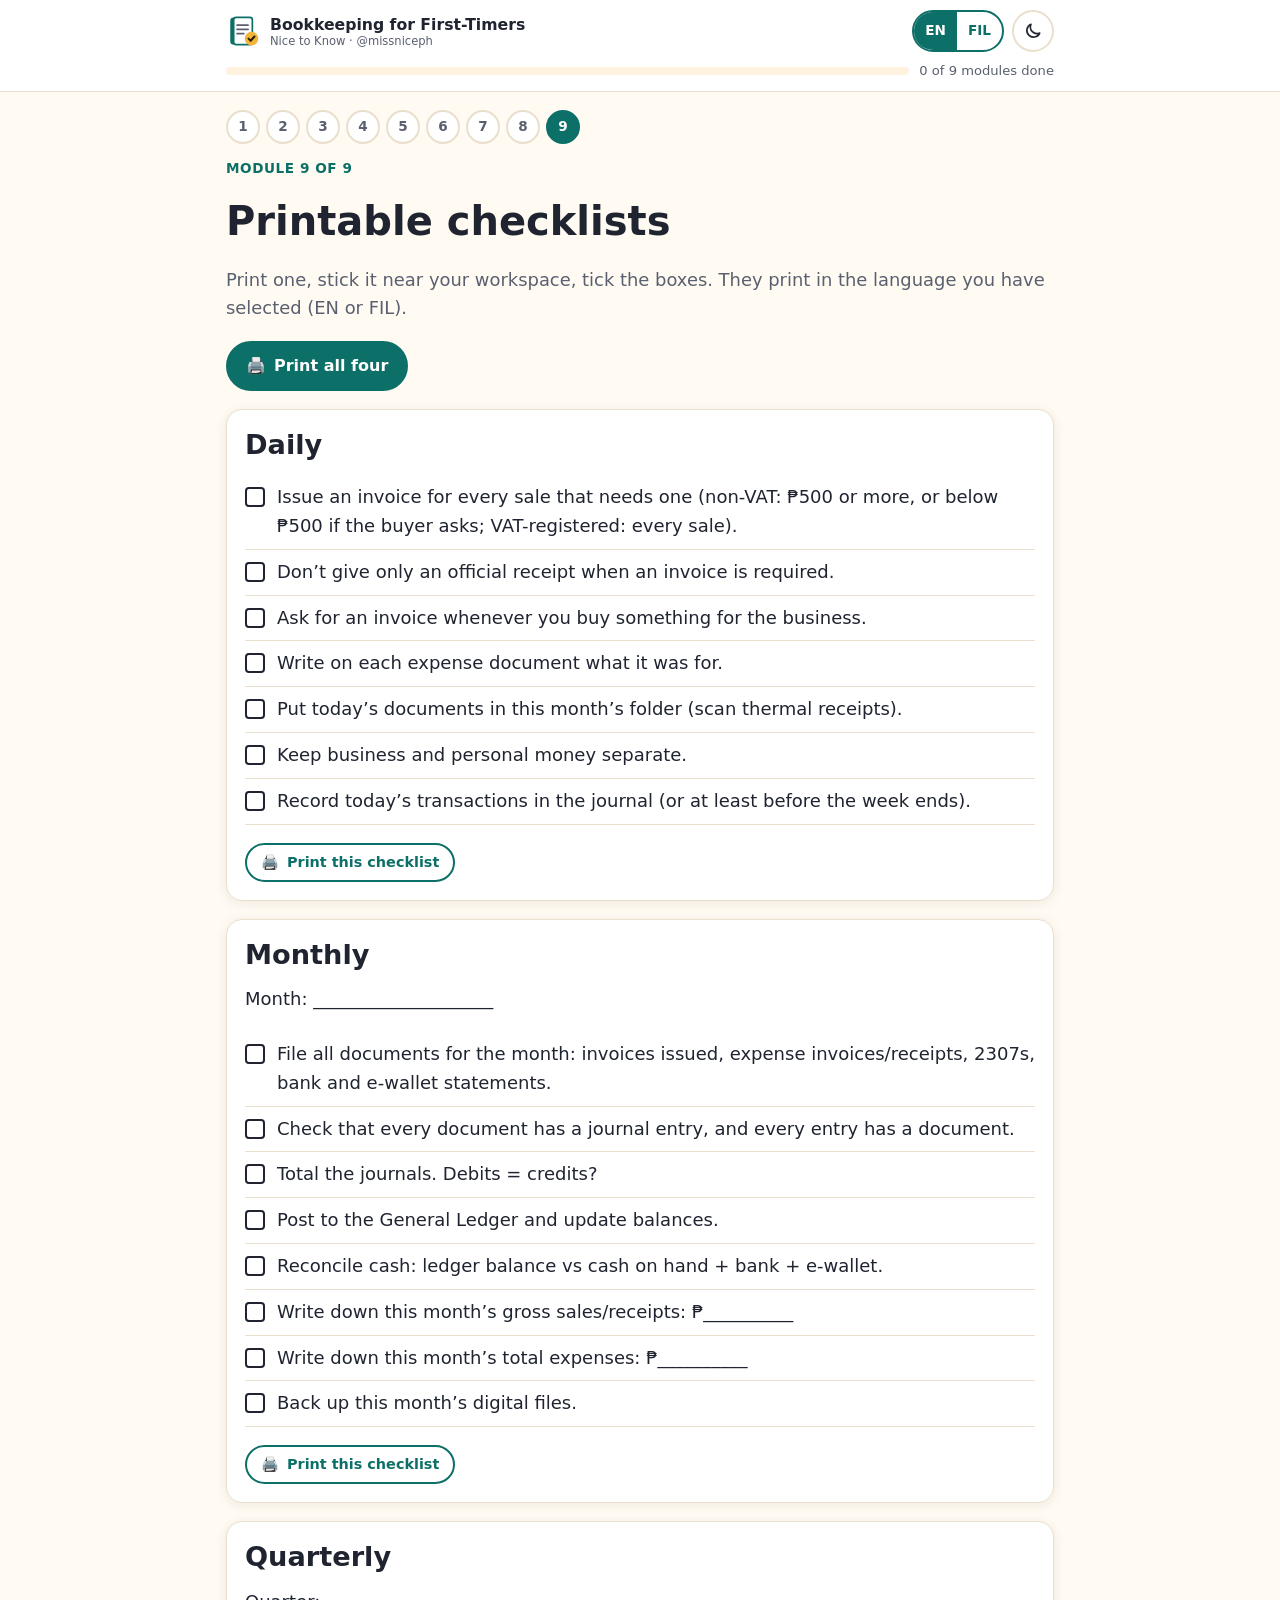
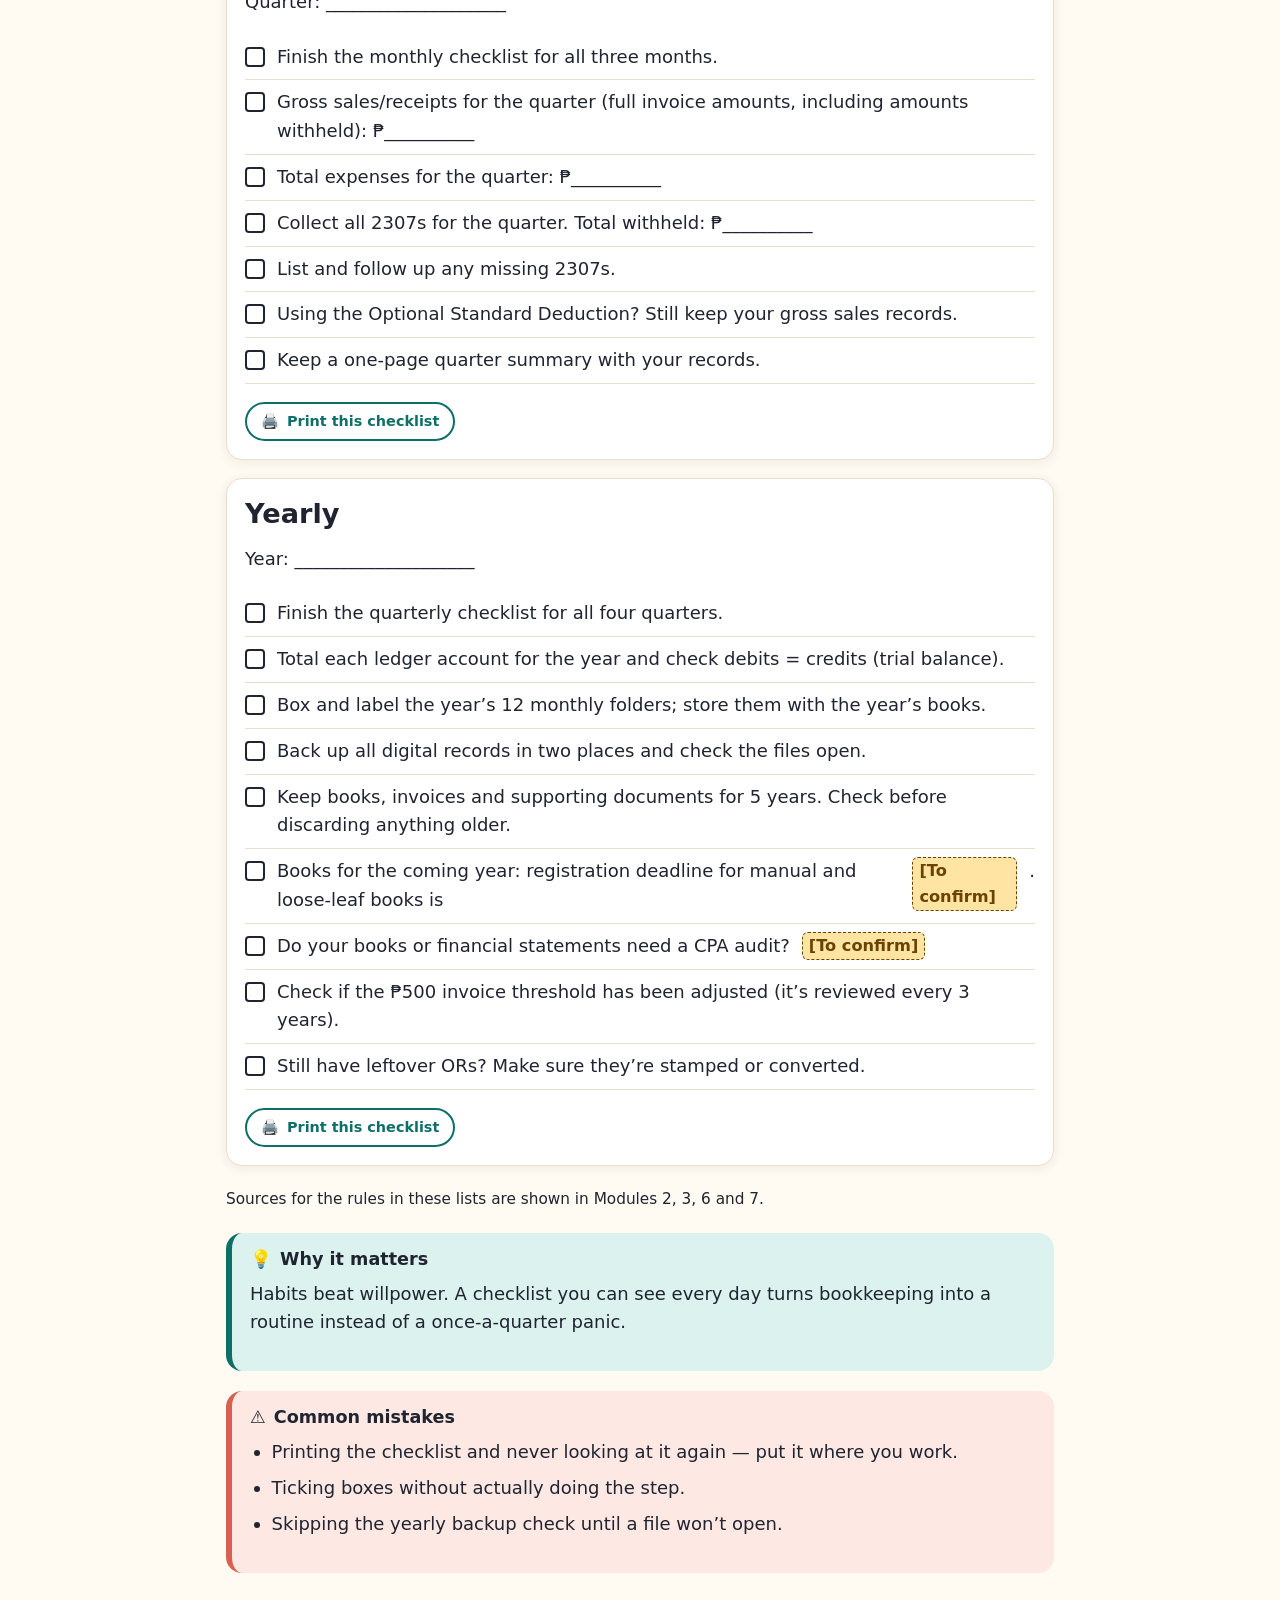
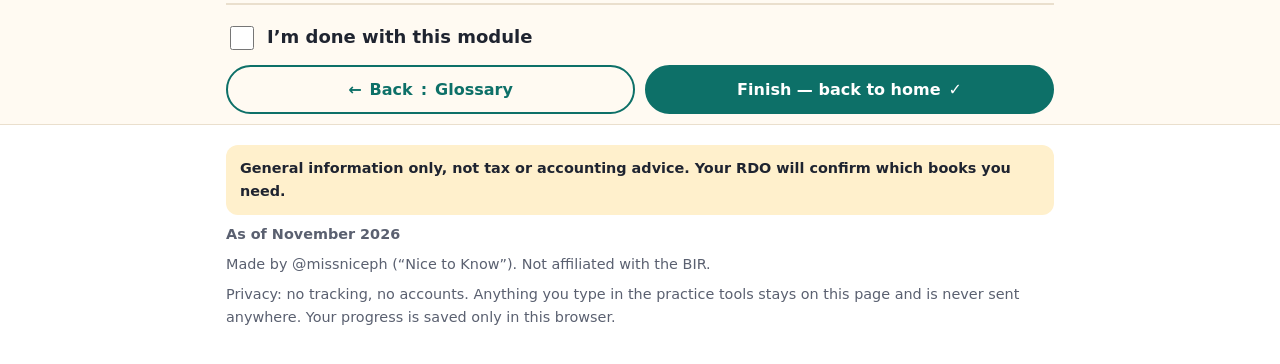
==== checklists.html @ b259939b "Build Bookkeeping for First-Timers: bilingual BIR bookkeeping guide Nine modules (start here, docume" ====
<!doctype html>
<html lang="en">
<head>
<meta charset="utf-8">
<meta name="viewport" content="width=device-width, initial-scale=1">
<title>Printable checklists · Bookkeeping for First-Timers</title>
<meta name="description" content="Plain, printable daily, monthly, quarterly and yearly bookkeeping checklists in English and Filipino.">
<link rel="icon" href="data:image/svg+xml,%3Csvg xmlns='http://www.w3.org/2000/svg' viewBox='0 0 40 40'%3E%3Crect x='7' y='4' width='24' height='32' rx='4' fill='%230d7068'/%3E%3Ccircle cx='29' cy='29' r='8' fill='%23f2b53a'/%3E%3C/svg%3E">
<link rel="stylesheet" href="assets/css/style.css">
<script src="assets/js/app.js"></script>
</head>
<body>
<main id="main" class="wrap">

  <h1><span lang="en">Printable checklists</span><span lang="fil">Mga checklist na pang-print</span></h1>
  <p class="lead" lang="en">Print one, stick it near your workspace, tick the boxes. They print in the language you have selected (EN or FIL).</p>
  <p class="lead" lang="fil">I-print, idikit malapit sa pinagtatrabahuhan mo, at i-tsek ang mga kahon. Nagpi-print ito sa wikang napili mo (EN o FIL).</p>
  <div class="btn-row no-print">
    <button type="button" class="btn" data-print="all">🖨️ <span lang="en">Print all four</span><span lang="fil">I-print lahat ng apat</span></button>
  </div>

  <section class="card print-list" id="daily">
    <h2 style="margin-top:0"><span lang="en">Daily</span><span lang="fil">Araw-araw</span></h2>
    <ol lang="en">
      <li>Issue an invoice for every sale that needs one (non-VAT: ₱500 or more, or below ₱500 if the buyer asks; VAT-registered: every sale).</li>
      <li>Don’t give only an official receipt when an invoice is required.</li>
      <li>Ask for an invoice whenever you buy something for the business.</li>
      <li>Write on each expense document what it was for.</li>
      <li>Put today’s documents in this month’s folder (scan thermal receipts).</li>
      <li>Keep business and personal money separate.</li>
      <li>Record today’s transactions in the journal (or at least before the week ends).</li>
    </ol>
    <ol lang="fil">
      <li>Mag-issue ng invoice sa bawat bentang nangangailangan nito (non-VAT: ₱500 pataas, o mas mababa sa ₱500 kung humingi ang buyer; VAT-registered: bawat benta).</li>
      <li>Huwag official receipt lang ang ibigay kapag invoice ang kailangan.</li>
      <li>Humingi ng invoice tuwing may binibili para sa negosyo.</li>
      <li>Isulat sa bawat dokumento ng gastos kung para saan ito.</li>
      <li>Ilagay ang mga dokumento ngayong araw sa folder ng buwan (i-scan ang resibong thermal).</li>
      <li>Paghiwalayin ang pera ng negosyo at personal.</li>
      <li>I-record sa journal ang mga transaksyon ngayong araw (o kahit bago matapos ang linggo).</li>
    </ol>
    <div class="no-print"><button type="button" class="btn ghost small" data-print="daily">🖨️ <span lang="en">Print this checklist</span><span lang="fil">I-print ang checklist na ito</span></button></div>
  </section>

  <section class="card print-list" id="monthly">
    <h2 style="margin-top:0"><span lang="en">Monthly</span><span lang="fil">Buwanan</span></h2>
    <p><span lang="en">Month:</span><span lang="fil">Buwan:</span> ____________________</p>
    <ol lang="en">
      <li>File all documents for the month: invoices issued, expense invoices/receipts, 2307s, bank and e-wallet statements.</li>
      <li>Check that every document has a journal entry, and every entry has a document.</li>
      <li>Total the journals. Debits = credits?</li>
      <li>Post to the General Ledger and update balances.</li>
      <li>Reconcile cash: ledger balance vs cash on hand + bank + e-wallet.</li>
      <li>Write down this month’s gross sales/receipts: ₱__________</li>
      <li>Write down this month’s total expenses: ₱__________</li>
      <li>Back up this month’s digital files.</li>
    </ol>
    <ol lang="fil">
      <li>I-file ang lahat ng dokumento ng buwan: mga invoice na in-issue, invoice/resibo ng gastos, mga 2307, bank at e-wallet statements.</li>
      <li>I-check na may journal entry ang bawat dokumento, at may dokumento ang bawat entry.</li>
      <li>I-total ang mga journal. Pantay ba ang debit at credit?</li>
      <li>I-post sa General Ledger at i-update ang mga balance.</li>
      <li>I-reconcile ang cash: balance sa ledger vs cash na hawak + bangko + e-wallet.</li>
      <li>Isulat ang gross sales/receipts ngayong buwan: ₱__________</li>
      <li>Isulat ang kabuuang gastos ngayong buwan: ₱__________</li>
      <li>I-backup ang mga digital file ng buwan.</li>
    </ol>
    <div class="no-print"><button type="button" class="btn ghost small" data-print="monthly">🖨️ <span lang="en">Print this checklist</span><span lang="fil">I-print ang checklist na ito</span></button></div>
  </section>

  <section class="card print-list" id="quarterly">
    <h2 style="margin-top:0"><span lang="en">Quarterly</span><span lang="fil">Kada quarter</span></h2>
    <p><span lang="en">Quarter:</span><span lang="fil">Quarter:</span> ____________________</p>
    <ol lang="en">
      <li>Finish the monthly checklist for all three months.</li>
      <li>Gross sales/receipts for the quarter (full invoice amounts, including amounts withheld): ₱__________</li>
      <li>Total expenses for the quarter: ₱__________</li>
      <li>Collect all 2307s for the quarter. Total withheld: ₱__________</li>
      <li>List and follow up any missing 2307s.</li>
      <li>Using the Optional Standard Deduction? Still keep your gross sales records.</li>
      <li>Keep a one-page quarter summary with your records.</li>
    </ol>
    <ol lang="fil">
      <li>Tapusin ang buwanang checklist para sa tatlong buwan.</li>
      <li>Gross sales/receipts ng quarter (buong halaga ng invoice, kasama ang kinaltas): ₱__________</li>
      <li>Kabuuang gastos ng quarter: ₱__________</li>
      <li>Tipunin ang lahat ng 2307 ng quarter. Kabuuang kinaltas: ₱__________</li>
      <li>Ilista at i-follow up ang mga kulang na 2307.</li>
      <li>Optional Standard Deduction ba ang gamit mo? Itago pa rin ang records ng gross sales.</li>
      <li>Gumawa ng isang pahinang summary ng quarter at itago sa records.</li>
    </ol>
    <div class="no-print"><button type="button" class="btn ghost small" data-print="quarterly">🖨️ <span lang="en">Print this checklist</span><span lang="fil">I-print ang checklist na ito</span></button></div>
  </section>

  <section class="card print-list" id="yearly">
    <h2 style="margin-top:0"><span lang="en">Yearly</span><span lang="fil">Taunan</span></h2>
    <p><span lang="en">Year:</span><span lang="fil">Taon:</span> ____________________</p>
    <ol lang="en">
      <li>Finish the quarterly checklist for all four quarters.</li>
      <li>Total each ledger account for the year and check debits = credits (trial balance).</li>
      <li>Box and label the year’s 12 monthly folders; store them with the year’s books.</li>
      <li>Back up all digital records in two places and check the files open.</li>
      <li>Keep books, invoices and supporting documents for 5 years. Check before discarding anything older.</li>
      <li>Books for the coming year: registration deadline for manual and loose-leaf books is <span class="tbc">[To confirm]</span>.</li>
      <li>Do your books or financial statements need a CPA audit? <span class="tbc">[To confirm]</span></li>
      <li>Check if the ₱500 invoice threshold has been adjusted (it’s reviewed every 3 years).</li>
      <li>Still have leftover ORs? Make sure they’re stamped or converted.</li>
    </ol>
    <ol lang="fil">
      <li>Tapusin ang quarterly checklist para sa apat na quarter.</li>
      <li>I-total ang bawat ledger account para sa taon at i-check kung pantay ang debit at credit (trial balance).</li>
      <li>Ilagay sa kahon at lagyan ng label ang 12 buwanang folder; itabi kasama ng libro ng taon.</li>
      <li>I-backup ang lahat ng digital records sa dalawang lugar at i-check kung nabubuksan.</li>
      <li>Itago ang libro, invoice at supporting documents nang 5 taon. I-check muna bago itapon ang mas luma.</li>
      <li>Libro para sa susunod na taon: ang deadline ng registration para sa manual at loose-leaf ay <span class="tbc">[To confirm]</span>.</li>
      <li>Kailangan bang i-audit ng CPA ang libro o financial statements mo? <span class="tbc">[To confirm]</span></li>
      <li>I-check kung na-adjust na ang ₱500 na invoice threshold (nire-review ito kada 3 taon).</li>
      <li>May natira pang OR? Siguraduhing natatakan o na-convert na.</li>
    </ol>
    <div class="no-print"><button type="button" class="btn ghost small" data-print="yearly">🖨️ <span lang="en">Print this checklist</span><span lang="fil">I-print ang checklist na ito</span></button></div>
  </section>

  <p><small lang="en">Sources for the rules in these lists are shown in Modules 2, 3, 6 and 7.</small><small lang="fil">Nasa Module 2, 3, 6 at 7 ang batayan ng mga patakaran sa listahang ito.</small></p>

  <aside class="box why no-print">
    <h2>💡 <span lang="en">Why it matters</span><span lang="fil">Bakit ito mahalaga?</span></h2>
    <p lang="en">Habits beat willpower. A checklist you can see every day turns bookkeeping into a routine instead of a once-a-quarter panic.</p>
    <p lang="fil">Mas malakas ang habit kaysa sa sipag. Kapag nakikita mo araw-araw ang checklist, nagiging routine ang bookkeeping imbes na pagkataranta tuwing quarter.</p>
  </aside>
  <aside class="box mistakes no-print">
    <h2>⚠️ <span lang="en">Common mistakes</span><span lang="fil">Mga karaniwang pagkakamali</span></h2>
    <ul lang="en"><li>Printing the checklist and never looking at it again — put it where you work.</li><li>Ticking boxes without actually doing the step.</li><li>Skipping the yearly backup check until a file won’t open.</li></ul>
    <ul lang="fil"><li>Ipina-print ang checklist pero hindi na tinitingnan — idikit kung saan ka nagtatrabaho.</li><li>Nagti-tsek nang hindi talaga ginagawa ang hakbang.</li><li>Nilalaktawan ang taunang pag-check ng backup hanggang may file na hindi na mabuksan.</li></ul>
  </aside>

</main>
<script>
/* Print one checklist, or all */
(function () {
  document.querySelectorAll('[data-print]').forEach(function (btn) {
    btn.addEventListener('click', function () {
      var which = btn.getAttribute('data-print');
      document.querySelectorAll('.print-list').forEach(function (s) { s.classList.toggle('printing', s.id === which); });
      document.body.classList.toggle('print-one', which !== 'all');
      window.print();
    });
  });
  window.addEventListener('afterprint', function () { document.body.classList.remove('print-one'); });
})();
</script>
</body>
</html>
---- assets/css/style.css ----
/* Bookkeeping for First-Timers — styles
   Colors are tokens on :root. Dark mode follows the device unless the reader picks one. */

:root {
  --bg: #fffaf2;
  --surface: #ffffff;
  --surface-2: #fff3e0;
  --text: #1f2430;
  --muted: #5a6070;
  --line: #eadfcd;
  --primary: #0d7068;
  --primary-ink: #ffffff;
  --primary-soft: #dcf2ee;
  --accent: #f2b53a;
  --accent-soft: #fff0cc;
  --coral: #d9604f;
  --coral-soft: #fde8e4;
  --good: #1b7a3a;
  --good-soft: #e0f4e5;
  --bad: #b3261e;
  --bad-soft: #fde4e1;
  --tbc-ink: #6b4300;
  --tbc-bg: #ffe4a3;
  --focus: #1a5fd0;
  --shadow: 0 2px 12px rgba(70, 45, 10, 0.08);
  --radius: 16px;
  color-scheme: light;
}

@media (prefers-color-scheme: dark) {
  :root:not([data-theme="light"]) {
    --bg: #15141a;
    --surface: #1f1e26;
    --surface-2: #2a2732;
    --text: #f1eee8;
    --muted: #b6b1a8;
    --line: #3a3642;
    --primary: #4fc2b6;
    --primary-ink: #0d1a19;
    --primary-soft: #183633;
    --accent: #f5c45e;
    --accent-soft: #3a3020;
    --coral: #f08a7a;
    --coral-soft: #3d2420;
    --good: #6fd38f;
    --good-soft: #1b3324;
    --bad: #ff8a80;
    --bad-soft: #3d1f1d;
    --tbc-ink: #ffd27a;
    --tbc-bg: #4a3610;
    --focus: #8ab4ff;
    --shadow: 0 2px 12px rgba(0, 0, 0, 0.35);
    color-scheme: dark;
  }
}
:root[data-theme="dark"] {
  --bg: #15141a;
  --surface: #1f1e26;
  --surface-2: #2a2732;
  --text: #f1eee8;
  --muted: #b6b1a8;
  --line: #3a3642;
  --primary: #4fc2b6;
  --primary-ink: #0d1a19;
  --primary-soft: #183633;
  --accent: #f5c45e;
  --accent-soft: #3a3020;
  --coral: #f08a7a;
  --coral-soft: #3d2420;
  --good: #6fd38f;
  --good-soft: #1b3324;
  --bad: #ff8a80;
  --bad-soft: #3d1f1d;
  --tbc-ink: #ffd27a;
  --tbc-bg: #4a3610;
  --focus: #8ab4ff;
  --shadow: 0 2px 12px rgba(0, 0, 0, 0.35);
  color-scheme: dark;
}

/* ---------- Language switching ----------
   Write both languages side by side: <p lang="en">…</p><p lang="fil">…</p>
   Only the chosen one is shown. English shows by default. */
html:not([data-lang="fil"]) body [lang="fil"],
html[data-lang="fil"] body [lang="en"] {
  display: none !important;
}

/* ---------- Base ---------- */
*, *::before, *::after { box-sizing: border-box; }
html { -webkit-text-size-adjust: 100%; }
body {
  margin: 0;
  background: var(--bg);
  color: var(--text);
  font-family: system-ui, -apple-system, "Segoe UI", Roboto, "Helvetica Neue", Arial, sans-serif;
  font-size: 18px;
  line-height: 1.6;
  overflow-wrap: break-word;
}
img, svg { max-width: 100%; }
a { color: var(--primary); text-underline-offset: 3px; }
a:hover { text-decoration-thickness: 2px; }
:focus-visible { outline: 3px solid var(--focus); outline-offset: 2px; border-radius: 6px; }
h1, h2, h3 { line-height: 1.25; margin: 1.4em 0 0.5em; }
h1 { font-size: clamp(1.75rem, 6vw, 2.5rem); margin-top: 0.4em; }
h2 { font-size: clamp(1.35rem, 4.5vw, 1.7rem); }
h3 { font-size: 1.15rem; }
p, ul, ol { margin: 0 0 1em; }
li { margin-bottom: 0.4em; }
small { font-size: 0.85em; }
code, kbd { font-family: ui-monospace, "SF Mono", Menlo, Consolas, monospace; font-size: 0.88em; background: var(--surface-2); padding: 0.1em 0.35em; border-radius: 6px; word-break: break-all; }
pre { background: var(--surface-2); padding: 14px; border-radius: 12px; overflow-x: auto; font-size: 0.85rem; line-height: 1.5; }
pre code { background: none; padding: 0; word-break: normal; }

.wrap { max-width: 860px; margin: 0 auto; padding: 0 16px; }
.wrap.wide { max-width: 1120px; }
main { padding-bottom: 32px; }
.skip { position: absolute; left: -999px; top: 0; background: var(--surface); padding: 8px 12px; z-index: 50; }
.skip:focus { left: 8px; }

/* ---------- Header ---------- */
.site-header { background: var(--surface); border-bottom: 1px solid var(--line); position: sticky; top: 0; z-index: 20; }
.bar { display: flex; align-items: center; justify-content: space-between; gap: 10px; padding-top: 10px; padding-bottom: 8px; }
.brand { display: flex; align-items: center; gap: 10px; text-decoration: none; color: var(--text); font-weight: 700; line-height: 1.15; min-width: 0; }
.brand svg { flex: none; width: 34px; height: 34px; }
.brand small { display: block; font-weight: 500; color: var(--muted); font-size: 0.72rem; }
.brand-name { font-size: 0.98rem; }
.controls { display: flex; align-items: center; gap: 8px; flex: none; }
.seg { display: inline-flex; border: 2px solid var(--primary); border-radius: 999px; overflow: hidden; }
.seg button { border: 0; background: transparent; color: var(--primary); font: inherit; font-size: 0.85rem; font-weight: 700; padding: 6px 11px; cursor: pointer; min-height: 38px; }
.seg button[aria-pressed="true"] { background: var(--primary); color: var(--primary-ink); }
.icon-btn { border: 2px solid var(--line); background: var(--surface); color: var(--text); border-radius: 999px; width: 42px; height: 42px; display: inline-grid; place-items: center; cursor: pointer; }
.icon-btn svg { width: 20px; height: 20px; }
.progress { display: flex; align-items: center; gap: 10px; padding-bottom: 10px; font-size: 0.82rem; color: var(--muted); }
.ptrack { flex: 1; height: 8px; background: var(--surface-2); border-radius: 999px; overflow: hidden; }
.pfill { height: 100%; width: 0; background: linear-gradient(90deg, var(--primary), var(--accent)); border-radius: 999px; transition: width 0.4s ease; }
.ptext { flex: none; }

/* ---------- Module stepper ---------- */
.stepper { display: flex; flex-wrap: wrap; gap: 6px; list-style: none; padding: 0; margin: 18px 0 4px; }
.stepper li { margin: 0; }
.stepper a { display: grid; place-items: center; width: 34px; height: 34px; border-radius: 50%; border: 2px solid var(--line); text-decoration: none; color: var(--muted); font-weight: 700; font-size: 0.85rem; background: var(--surface); }
.stepper a.done { background: var(--good-soft); border-color: var(--good); color: var(--good); }
.stepper a[aria-current="page"] { background: var(--primary); border-color: var(--primary); color: var(--primary-ink); }
.eyebrow { color: var(--primary); font-weight: 700; font-size: 0.85rem; letter-spacing: 0.04em; text-transform: uppercase; margin: 14px 0 0; }
.lead { font-size: 1.12rem; color: var(--muted); }

/* ---------- Cards and boxes ---------- */
.card { background: var(--surface); border: 1px solid var(--line); border-radius: var(--radius); padding: 18px; margin: 18px 0; box-shadow: var(--shadow); }
.card > :first-child { margin-top: 0; }
.card > :last-child { margin-bottom: 0; }
.box { border-radius: var(--radius); padding: 16px 18px; margin: 20px 0; border-left: 6px solid; }
.box > :last-child { margin-bottom: 0; }
.box h2, .box h3 { margin-top: 0; font-size: 1.1rem; display: flex; align-items: center; gap: 8px; }
.box.why { background: var(--primary-soft); border-color: var(--primary); }
.box.mistakes { background: var(--coral-soft); border-color: var(--coral); }
.box.note { background: var(--accent-soft); border-color: var(--accent); }
.box.warn { background: var(--bad-soft); border-color: var(--bad); }
.box ul { padding-left: 1.2em; }

/* BIR rule with its source */
.rule { position: relative; padding: 14px 16px; border: 2px solid var(--line); border-radius: 14px; background: var(--surface); margin: 12px 0; }
.rule p:last-of-type { margin-bottom: 0.4em; }
.src { display: inline-block; font-size: 0.74rem; color: var(--muted); background: var(--surface-2); border-radius: 999px; padding: 2px 10px; margin-top: 2px; font-weight: 600; }
.src::before { content: "Source: "; font-weight: 400; }
html[data-lang="fil"] .src::before { content: "Batayan: "; }

/* [To confirm] placeholder */
.tbc { display: inline-block; background: var(--tbc-bg); color: var(--tbc-ink); font-weight: 800; border-radius: 6px; padding: 0 6px; font-size: 0.9em; border: 1px dashed currentColor; }
.tbc-block { border: 2px dashed var(--accent); background: var(--accent-soft); border-radius: 14px; padding: 14px 16px; margin: 12px 0; }
.tbc-block > :last-child { margin-bottom: 0; }

/* ---------- Buttons and forms ---------- */
.btn { display: inline-flex; align-items: center; justify-content: center; gap: 8px; min-height: 46px; padding: 10px 18px; border-radius: 999px; border: 2px solid var(--primary); background: var(--primary); color: var(--primary-ink); font: inherit; font-weight: 700; font-size: 1rem; text-decoration: none; cursor: pointer; }
.btn.ghost { background: transparent; color: var(--primary); }
.btn.small { min-height: 38px; padding: 6px 14px; font-size: 0.9rem; }
.btn:disabled { opacity: 0.5; cursor: not-allowed; }
.btn-row { display: flex; flex-wrap: wrap; gap: 10px; margin: 12px 0; }
label { font-weight: 600; }
input[type="text"], input[type="date"], input[type="number"], input[type="search"], select {
  font: inherit; font-size: 1rem; color: var(--text); background: var(--surface); border: 2px solid var(--line); border-radius: 12px; padding: 9px 12px; min-height: 46px; width: 100%; max-width: 100%;
}
input:focus, select:focus { border-color: var(--primary); }
.field { display: grid; gap: 4px; margin-bottom: 12px; }
.field-row { display: grid; gap: 12px; grid-template-columns: repeat(auto-fit, minmax(180px, 1fr)); }
fieldset { border: 2px solid var(--line); border-radius: 14px; padding: 10px 14px 4px; margin: 0 0 12px; }
legend { font-weight: 700; padding: 0 6px; }
.choice { display: flex; align-items: center; gap: 10px; font-weight: 500; padding: 6px 0; }
.choice input { width: 22px; height: 22px; accent-color: var(--primary); flex: none; }
.result { border-radius: 14px; padding: 14px 16px; margin-top: 12px; font-weight: 500; }
.result.good { background: var(--good-soft); border: 2px solid var(--good); }
.result.bad { background: var(--bad-soft); border: 2px solid var(--bad); }
.result.info { background: var(--surface-2); border: 2px solid var(--line); }
.result:empty { display: none; }

/* ---------- Checklists ---------- */
.checklist { list-style: none; padding: 0; margin: 0 0 1em; }
.checklist li { margin: 0; border-bottom: 1px dashed var(--line); }
.checklist li:last-child { border-bottom: 0; }
.checklist label { display: flex; gap: 12px; align-items: flex-start; padding: 10px 0; font-weight: 500; cursor: pointer; }
.checklist input { width: 24px; height: 24px; margin-top: 3px; accent-color: var(--good); flex: none; }
.checklist input:checked + span { color: var(--muted); text-decoration: line-through; text-decoration-color: var(--good); }

/* ---------- Tables ---------- */
.table-wrap { overflow-x: auto; margin: 12px 0; border-radius: 12px; border: 1px solid var(--line); background: var(--surface); }
table { border-collapse: collapse; width: 100%; font-size: 0.92rem; }
th, td { padding: 8px 10px; text-align: left; border-bottom: 1px solid var(--line); vertical-align: top; }
th { background: var(--surface-2); font-weight: 700; white-space: nowrap; }
tr:last-child td { border-bottom: 0; }
td.num, th.num { text-align: right; white-space: nowrap; font-variant-numeric: tabular-nums; }
td.indent { padding-left: 34px; }
tfoot td { font-weight: 800; border-top: 2px solid var(--text); }

/* ---------- Flow diagram (Module 1) ---------- */
.flow { list-style: none; padding: 0; margin: 16px 0; display: grid; gap: 0; counter-reset: step; }
.flow li { position: relative; margin: 0; padding: 0 0 22px 64px; counter-increment: step; }
.flow li::before { content: counter(step); position: absolute; left: 0; top: 0; width: 46px; height: 46px; border-radius: 14px; background: var(--primary); color: var(--primary-ink); display: grid; place-items: center; font-weight: 800; font-size: 1.15rem; }
.flow li::after { content: ""; position: absolute; left: 22px; top: 50px; bottom: 4px; width: 3px; background: var(--line); border-radius: 2px; }
.flow li:last-child::after { display: none; }
.flow li:last-child::before { background: var(--accent); color: #2a1d00; }
.flow strong { display: block; font-size: 1.08rem; }
.flow .ex { display: block; color: var(--muted); font-size: 0.92rem; }

/* ---------- Home ---------- */
.hero { display: grid; gap: 18px; align-items: center; padding: 18px 0 6px; }
.hero svg { width: 100%; max-width: 300px; justify-self: center; }
@media (min-width: 760px) { .hero { grid-template-columns: 1.4fr 1fr; } }
.module-list { list-style: none; padding: 0; display: grid; gap: 12px; grid-template-columns: repeat(auto-fit, minmax(240px, 1fr)); }
.module-list li { margin: 0; }
.module-list a { display: flex; gap: 14px; align-items: flex-start; height: 100%; padding: 16px; border-radius: var(--radius); background: var(--surface); border: 2px solid var(--line); text-decoration: none; color: var(--text); box-shadow: var(--shadow); }
.module-list a:hover { border-color: var(--primary); }
.module-list .num { flex: none; width: 40px; height: 40px; border-radius: 12px; background: var(--primary-soft); color: var(--primary); font-weight: 800; display: grid; place-items: center; }
.module-list a.done .num { background: var(--good); color: #fff; }
.module-list strong { display: block; }
.module-list span.d { color: var(--muted); font-size: 0.9rem; display: block; }

/* ---------- Pager ---------- */
.pager { display: grid; gap: 12px; margin: 30px 0 10px; padding-top: 18px; border-top: 2px solid var(--line); }
.pager .nav { display: flex; justify-content: space-between; gap: 10px; flex-wrap: wrap; }
.pager .nav .btn { flex: 1 1 160px; }
.done-toggle { display: flex; gap: 10px; align-items: center; font-weight: 600; }
.done-toggle input { width: 24px; height: 24px; accent-color: var(--good); }

/* ---------- Footer ---------- */
.site-footer { border-top: 1px solid var(--line); background: var(--surface); padding: 20px 0 28px; font-size: 0.9rem; color: var(--muted); }
.disclaimer { background: var(--accent-soft); color: var(--text); border-radius: 12px; padding: 12px 14px; margin-bottom: 12px; font-weight: 600; }
.site-footer p { margin: 0 0 0.5em; }

/* ---------- Mini quiz (Module 4) ---------- */
.quiz { border: 2px solid var(--line); border-radius: 14px; padding: 14px 16px; margin: 12px 0; background: var(--surface); }
.quiz p { margin-bottom: 8px; font-weight: 600; }
.quiz .btn-row { margin: 6px 0 0; }

/* ---------- Doc illustrations ---------- */
.docs-pair { display: grid; grid-template-columns: 1fr 1fr; gap: 14px; margin: 16px 0; }
.doc-fig { background: var(--surface); border: 2px solid var(--line); border-radius: 14px; padding: 12px; text-align: center; font-size: 0.9rem; }
.doc-fig svg { width: 90px; height: 110px; display: block; margin: 0 auto 6px; }
.doc-fig.primary { border-color: var(--good); }
.pill { display: inline-block; padding: 2px 10px; border-radius: 999px; font-size: 0.78rem; font-weight: 800; }
.pill.good { background: var(--good-soft); color: var(--good); }
.pill.muted { background: var(--surface-2); color: var(--muted); }

.two-col { display: grid; gap: 14px; }
@media (min-width: 720px) { .two-col { grid-template-columns: 1fr 1fr; } }
.tag { display: inline-block; background: var(--surface-2); border-radius: 8px; padding: 1px 8px; font-size: 0.85em; font-weight: 700; }
.dr { color: var(--primary); }
.cr { color: var(--coral); }
.stamp { display: inline-block; border: 2px solid var(--coral); color: var(--coral); font-weight: 800; padding: 2px 8px; border-radius: 6px; font-size: 0.85rem; letter-spacing: 0.02em; transform: rotate(-1.5deg); }

/* ---------- Glossary ---------- */
.glossary { list-style: none; padding: 0; display: grid; gap: 10px; }
.glossary li { margin: 0; background: var(--surface); border: 1px solid var(--line); border-radius: 14px; padding: 12px 16px; }
.glossary dfn { font-style: normal; font-weight: 800; font-size: 1.05rem; }
.glossary .fil-term { color: var(--primary); font-weight: 600; font-size: 0.92rem; display: block; }
.glossary p { margin: 6px 0 0; }

/* ---------- Practice lab ---------- */
.lab-grid { display: grid; gap: 18px; grid-template-columns: minmax(0, 1fr); }
.lab-grid > div { min-width: 0; }
@media (min-width: 1000px) { .lab-grid { grid-template-columns: minmax(0, 1fr) minmax(0, 1fr); align-items: start; } }
.tx-chips { display: flex; flex-wrap: wrap; gap: 8px; list-style: none; padding: 0; margin: 0 0 12px; }
.tx-chips li { margin: 0; }
.tx-chips button { width: 42px; height: 42px; border-radius: 12px; border: 2px solid var(--line); background: var(--surface); color: var(--text); font: inherit; font-weight: 800; cursor: pointer; }
.tx-chips button.done { background: var(--good-soft); border-color: var(--good); color: var(--good); }
.tx-chips button[aria-current="true"] { outline: 3px solid var(--primary); outline-offset: 1px; }
.tx-story { font-size: 1.08rem; }
.tx-date { color: var(--muted); font-weight: 700; font-size: 0.9rem; }
.entry-row { display: grid; gap: 8px; grid-template-columns: 1fr 1fr; padding: 12px; border: 2px solid var(--line); border-radius: 14px; margin-bottom: 10px; background: var(--surface); }
.entry-row .acct { grid-column: 1 / -1; }
.entry-row .rm { grid-column: 1 / -1; justify-self: end; }
@media (min-width: 560px) { .entry-row { grid-template-columns: 2fr 1.1fr 1.2fr auto; align-items: end; } .entry-row .acct { grid-column: auto; } .entry-row .rm { grid-column: auto; } }
.entry-row label { font-size: 0.8rem; color: var(--muted); display: grid; gap: 2px; }
.link-btn { background: none; border: 0; color: var(--bad); font: inherit; font-size: 0.85rem; font-weight: 700; cursor: pointer; padding: 8px 4px; min-height: 40px; }
.totals-live { display: flex; flex-wrap: wrap; gap: 8px 16px; font-weight: 700; font-size: 0.95rem; margin: 6px 0 10px; }
.totals-live .ok { color: var(--good); }
.totals-live .off { color: var(--bad); }
.feedback ul { margin: 6px 0 0; padding-left: 1.2em; }
.ledgers { display: grid; gap: 12px; grid-template-columns: repeat(auto-fit, minmax(280px, 1fr)); }
.ledger h4 { margin: 10px 12px 4px; font-size: 1rem; }
.ledger .table-wrap { margin: 0; border: 0; border-radius: 0; }
.ledger { border: 1px solid var(--line); border-radius: 12px; overflow: hidden; background: var(--surface); }
.flash { animation: flash 1.6s ease; }
@keyframes flash { 0% { background: var(--accent-soft); } 100% { background: transparent; } }
@media (prefers-reduced-motion: reduce) { .flash { animation: none; } .pfill { transition: none; } }
.stat-grid { display: grid; gap: 10px; grid-template-columns: repeat(auto-fit, minmax(150px, 1fr)); margin: 12px 0; }
.stat { background: var(--surface-2); border-radius: 14px; padding: 12px 14px; }
.stat b { display: block; font-size: 1.35rem; font-variant-numeric: tabular-nums; }
.stat span { font-size: 0.85rem; color: var(--muted); }
.empty { color: var(--muted); font-style: italic; }
.filename-out { font-family: ui-monospace, Menlo, Consolas, monospace; font-size: 0.95rem; background: var(--surface-2); padding: 12px; border-radius: 12px; word-break: break-all; margin: 8px 0; }

/* ---------- Printable checklists ---------- */
.print-list { page-break-inside: avoid; break-inside: avoid; }
.print-list ol { list-style: none; padding: 0; }
.print-list li { display: flex; gap: 12px; align-items: flex-start; padding: 8px 0; border-bottom: 1px solid var(--line); margin: 0; }
.print-list li::before { content: ""; flex: none; width: 20px; height: 20px; border: 2px solid var(--text); border-radius: 4px; margin-top: 4px; }
.notes-lines { margin-top: 10px; }
.notes-lines div { border-bottom: 1px solid var(--line); height: 30px; }

@media print {
  .site-header, .stepper, .pager, .no-print, .skip { display: none !important; }
  body { background: #fff; color: #000; font-size: 12pt; }
  .card, .box, .rule { box-shadow: none; border-color: #999; background: #fff; }
  .site-footer { background: #fff; color: #333; border-top: 1px solid #999; }
  .disclaimer { background: #fff; border: 1px solid #999; }
  body.print-one .print-list:not(.printing) { display: none; }
  .print-list { page-break-after: always; break-after: page; }
  .print-list:last-of-type { page-break-after: auto; break-after: auto; }
  a { color: #000; text-decoration: none; }
}
.why-text { display: none; }
.flow-ill { display: block; margin: 8px auto 0; width: 100%; max-width: 640px; }
@media print { body.print-one .print-list { page-break-after: auto; break-after: auto; } }
td.nw { white-space: nowrap; }
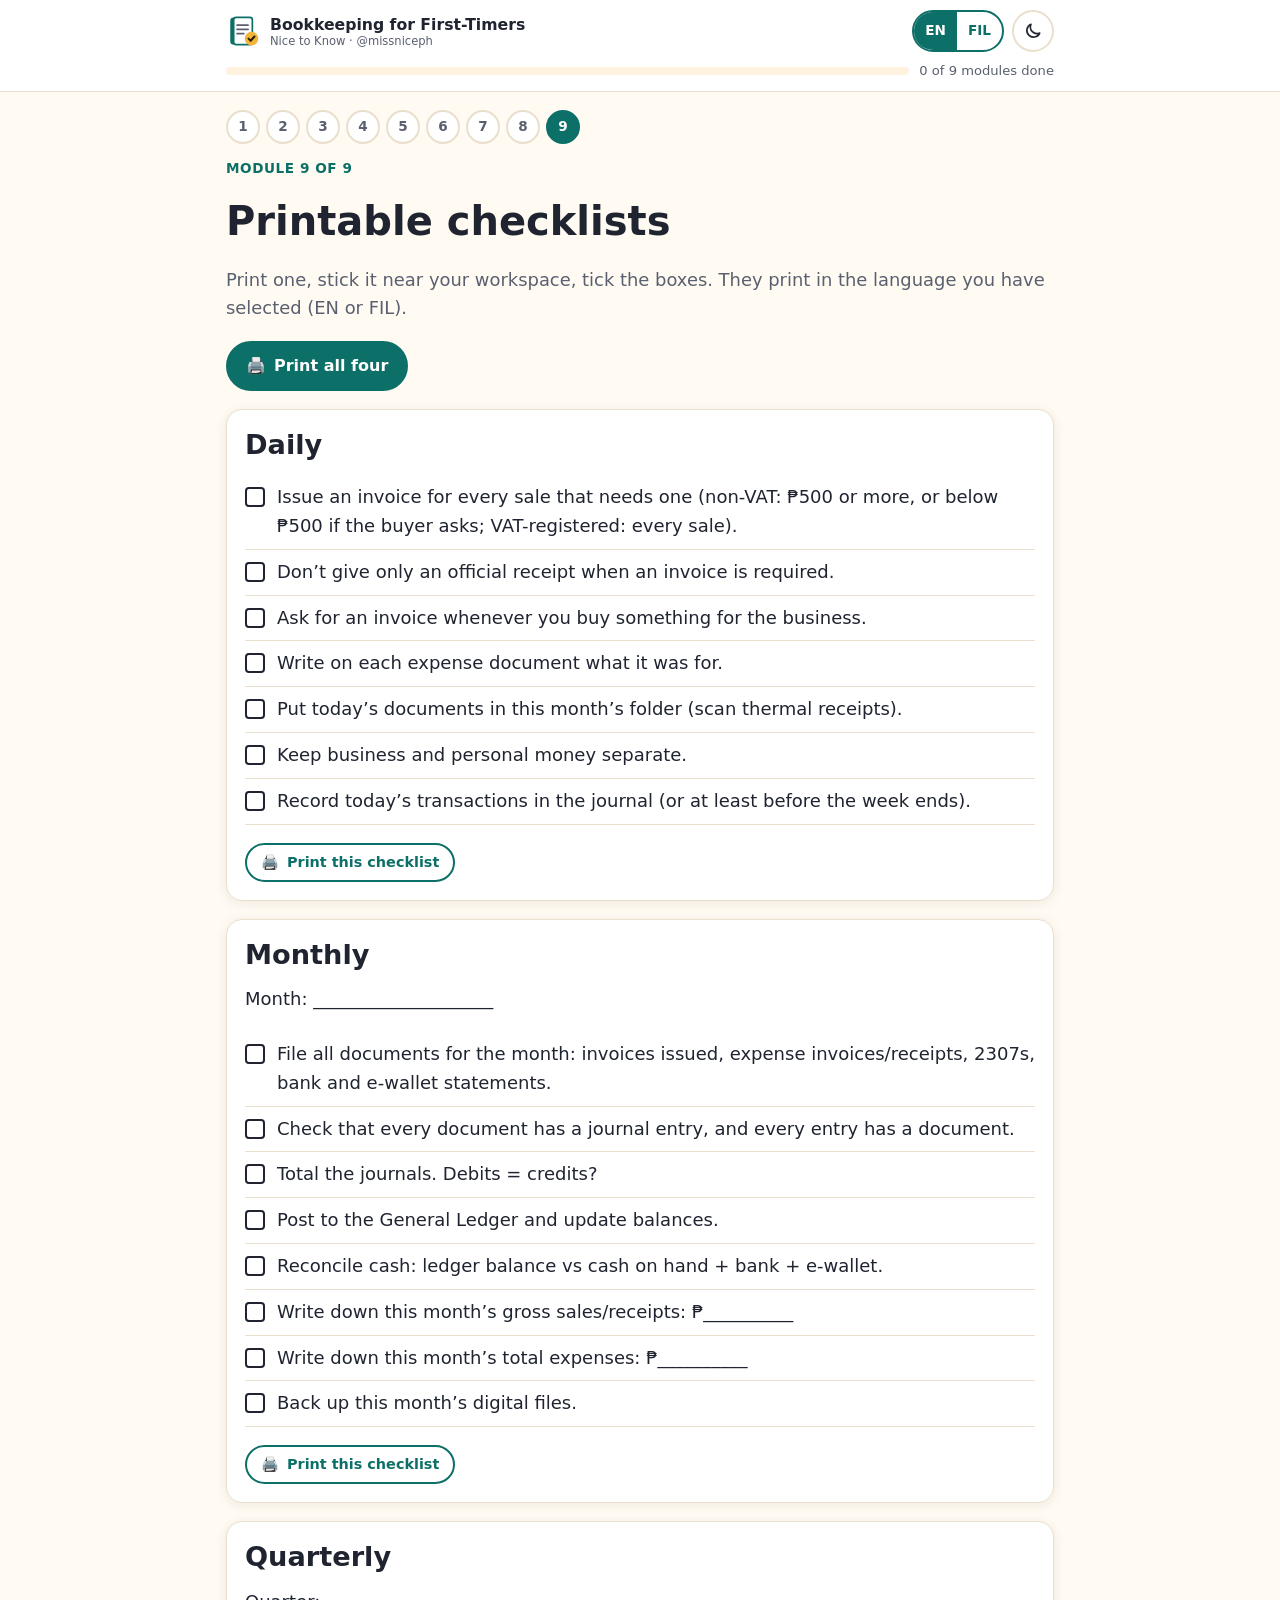
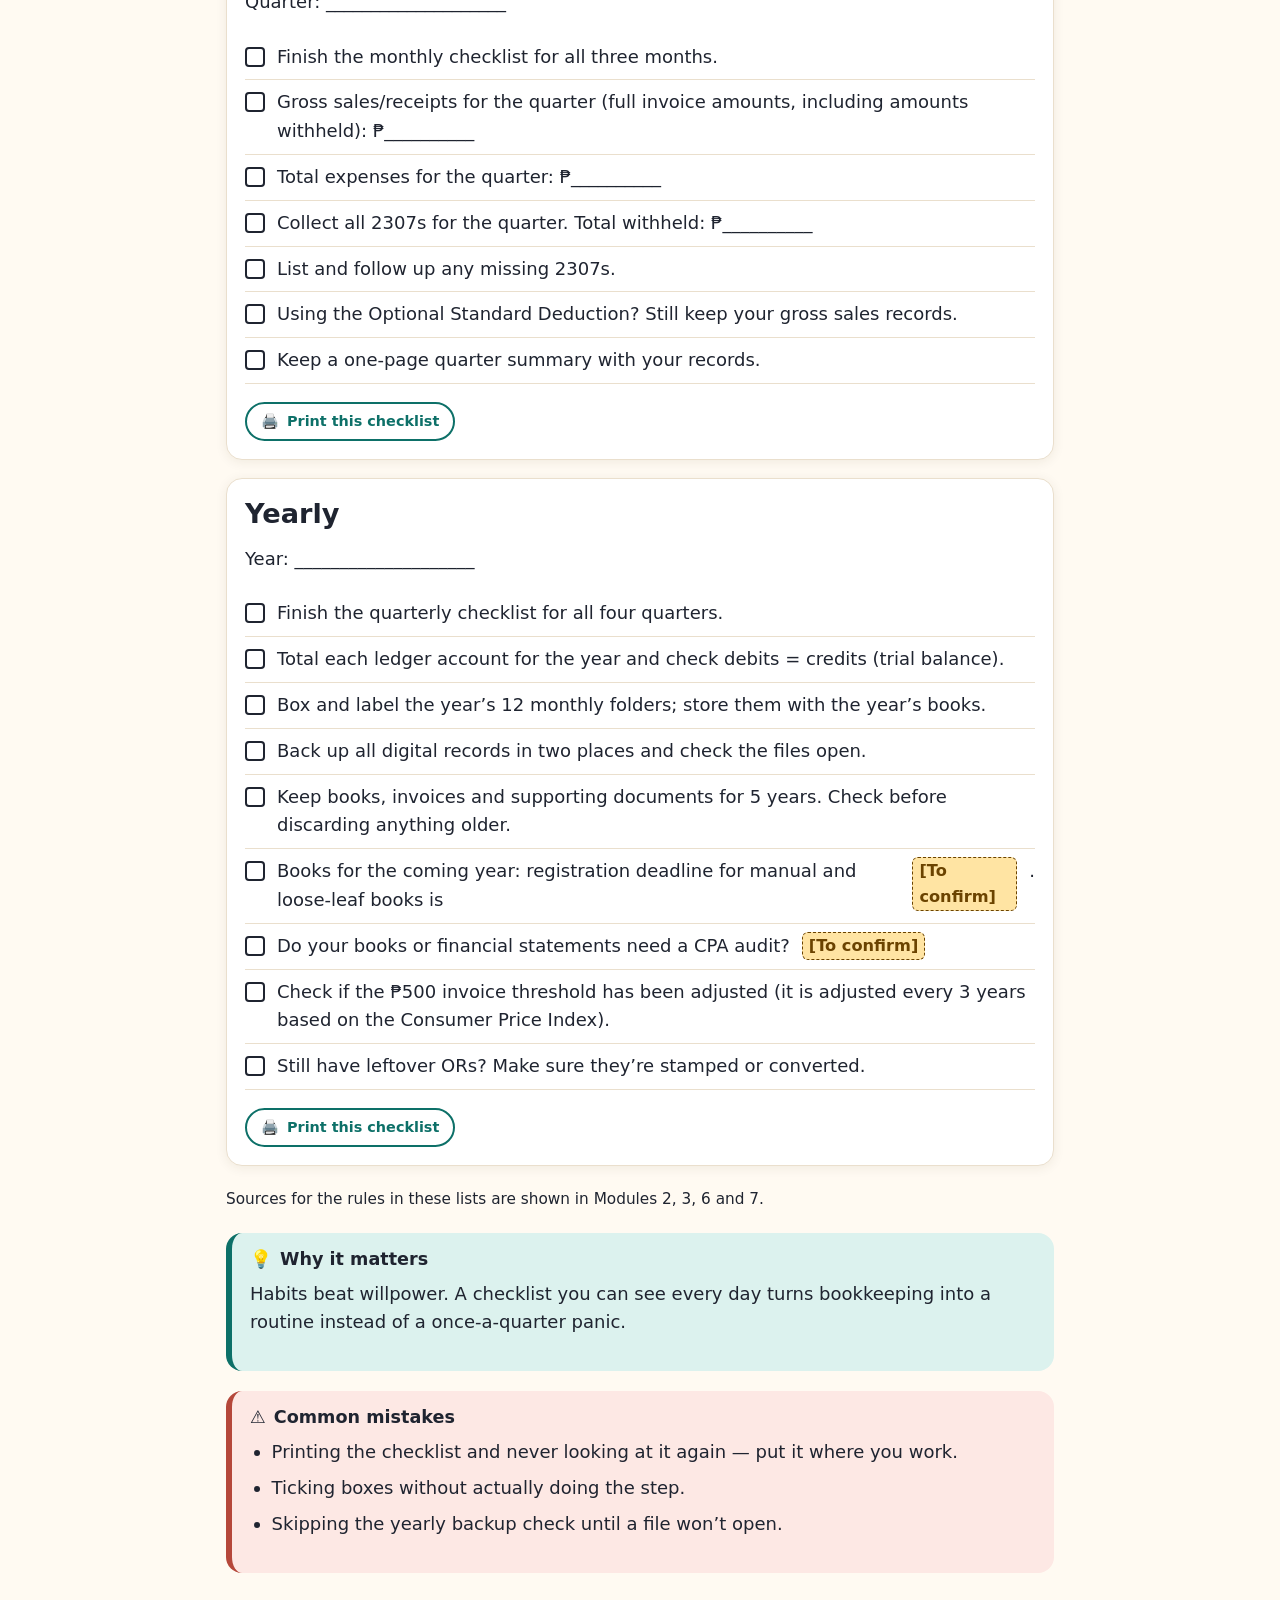
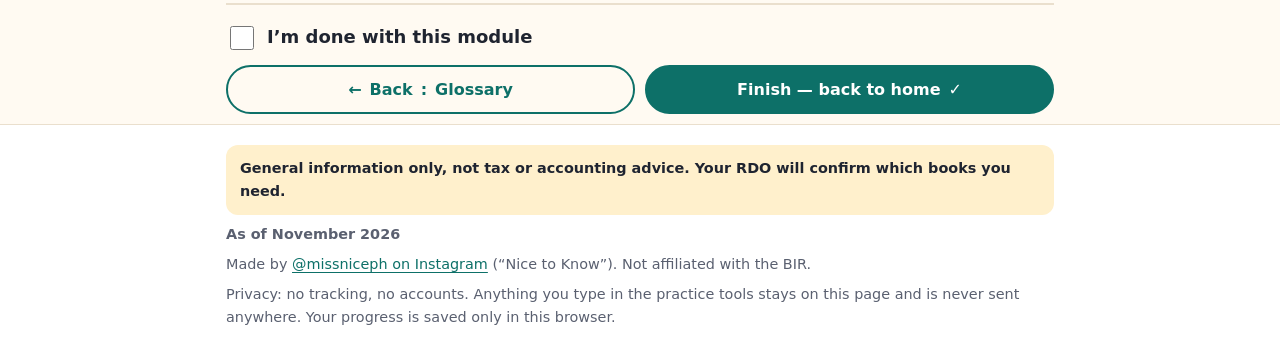
==== commit c9b9c7ea: "Quality pass: accessibility, content fixes, share preview, 404 page - Accessibility: stronger contra" ====
--- a/checklists.html
+++ b/checklists.html
@@ -5,7 +5,20 @@
 <meta name="viewport" content="width=device-width, initial-scale=1">
 <title>Printable checklists · Bookkeeping for First-Timers</title>
 <meta name="description" content="Plain, printable daily, monthly, quarterly and yearly bookkeeping checklists in English and Filipino.">
-<link rel="icon" href="data:image/svg+xml,%3Csvg xmlns='http://www.w3.org/2000/svg' viewBox='0 0 40 40'%3E%3Crect x='7' y='4' width='24' height='32' rx='4' fill='%230d7068'/%3E%3Ccircle cx='29' cy='29' r='8' fill='%23f2b53a'/%3E%3C/svg%3E">
+<link rel="icon" href="favicon.svg" type="image/svg+xml">
+<link rel="apple-touch-icon" href="apple-touch-icon.png">
+<meta name="theme-color" content="#0d7068">
+<meta property="og:type" content="website">
+<meta property="og:site_name" content="Bookkeeping for First-Timers">
+<meta property="og:title" content="Printable checklists · Bookkeeping for First-Timers">
+<meta property="og:description" content="Plain, printable daily, monthly, quarterly and yearly bookkeeping checklists in English and Filipino.">
+<meta property="og:url" content="https://missniceph.github.io/bookkeeping-guide/checklists.html">
+<meta property="og:image" content="https://missniceph.github.io/bookkeeping-guide/assets/img/share-card.png">
+<meta property="og:image:width" content="1200">
+<meta property="og:image:height" content="630">
+<meta property="og:image:alt" content="Bookkeeping for First-Timers: a friendly guide to BIR books of accounts, in English and Filipino, by @missniceph">
+<meta property="og:locale" content="en_PH">
+<meta name="twitter:card" content="summary_large_image">
 <link rel="stylesheet" href="assets/css/style.css">
 <script src="assets/js/app.js"></script>
 </head>
@@ -103,7 +116,7 @@
       <li>Keep books, invoices and supporting documents for 5 years. Check before discarding anything older.</li>
       <li>Books for the coming year: registration deadline for manual and loose-leaf books is <span class="tbc">[To confirm]</span>.</li>
       <li>Do your books or financial statements need a CPA audit? <span class="tbc">[To confirm]</span></li>
-      <li>Check if the ₱500 invoice threshold has been adjusted (it’s reviewed every 3 years).</li>
+      <li>Check if the ₱500 invoice threshold has been adjusted (it is adjusted every 3 years based on the Consumer Price Index).</li>
       <li>Still have leftover ORs? Make sure they’re stamped or converted.</li>
     </ol>
     <ol lang="fil">
@@ -114,7 +127,7 @@
       <li>Itago ang libro, invoice at supporting documents nang 5 taon. I-check muna bago itapon ang mas luma.</li>
       <li>Libro para sa susunod na taon: ang deadline ng registration para sa manual at loose-leaf ay <span class="tbc">[To confirm]</span>.</li>
       <li>Kailangan bang i-audit ng CPA ang libro o financial statements mo? <span class="tbc">[To confirm]</span></li>
-      <li>I-check kung na-adjust na ang ₱500 na invoice threshold (nire-review ito kada 3 taon).</li>
+      <li>I-check kung na-adjust na ang ₱500 na invoice threshold (ina-adjust ito kada 3 taon base sa Consumer Price Index).</li>
       <li>May natira pang OR? Siguraduhing natatakan o na-convert na.</li>
     </ol>
     <div class="no-print"><button type="button" class="btn ghost small" data-print="yearly">🖨️ <span lang="en">Print this checklist</span><span lang="fil">I-print ang checklist na ito</span></button></div>
@@ -122,16 +135,16 @@
 
   <p><small lang="en">Sources for the rules in these lists are shown in Modules 2, 3, 6 and 7.</small><small lang="fil">Nasa Module 2, 3, 6 at 7 ang batayan ng mga patakaran sa listahang ito.</small></p>
 
-  <aside class="box why no-print">
+  <section class="box why no-print">
     <h2>💡 <span lang="en">Why it matters</span><span lang="fil">Bakit ito mahalaga?</span></h2>
     <p lang="en">Habits beat willpower. A checklist you can see every day turns bookkeeping into a routine instead of a once-a-quarter panic.</p>
-    <p lang="fil">Mas malakas ang habit kaysa sa sipag. Kapag nakikita mo araw-araw ang checklist, nagiging routine ang bookkeeping imbes na pagkataranta tuwing quarter.</p>
-  </aside>
-  <aside class="box mistakes no-print">
+    <p lang="fil">Mas maaasahan ang habit kaysa sa sipag. Kapag nakikita mo araw-araw ang checklist, nagiging routine ang bookkeeping imbes na pagkataranta tuwing quarter.</p>
+  </section>
+  <section class="box mistakes no-print">
     <h2>⚠️ <span lang="en">Common mistakes</span><span lang="fil">Mga karaniwang pagkakamali</span></h2>
     <ul lang="en"><li>Printing the checklist and never looking at it again — put it where you work.</li><li>Ticking boxes without actually doing the step.</li><li>Skipping the yearly backup check until a file won’t open.</li></ul>
     <ul lang="fil"><li>Ipina-print ang checklist pero hindi na tinitingnan — idikit kung saan ka nagtatrabaho.</li><li>Nagti-tsek nang hindi talaga ginagawa ang hakbang.</li><li>Nilalaktawan ang taunang pag-check ng backup hanggang may file na hindi na mabuksan.</li></ul>
-  </aside>
+  </section>
 
 </main>
 <script>
--- a/assets/css/style.css
+++ b/assets/css/style.css
@@ -13,7 +13,7 @@
   --primary-soft: #dcf2ee;
   --accent: #f2b53a;
   --accent-soft: #fff0cc;
-  --coral: #d9604f;
+  --coral: #b5473a;
   --coral-soft: #fde8e4;
   --good: #1b7a3a;
   --good-soft: #e0f4e5;
@@ -297,7 +297,7 @@
 .totals-live .off { color: var(--bad); }
 .feedback ul { margin: 6px 0 0; padding-left: 1.2em; }
 .ledgers { display: grid; gap: 12px; grid-template-columns: repeat(auto-fit, minmax(280px, 1fr)); }
-.ledger h4 { margin: 10px 12px 4px; font-size: 1rem; }
+.ledger h3 { margin: 10px 12px 4px; font-size: 1rem; }
 .ledger .table-wrap { margin: 0; border: 0; border-radius: 0; }
 .ledger { border: 1px solid var(--line); border-radius: 12px; overflow: hidden; background: var(--surface); }
 .flash { animation: flash 1.6s ease; }
@@ -315,8 +315,6 @@
 .print-list ol { list-style: none; padding: 0; }
 .print-list li { display: flex; gap: 12px; align-items: flex-start; padding: 8px 0; border-bottom: 1px solid var(--line); margin: 0; }
 .print-list li::before { content: ""; flex: none; width: 20px; height: 20px; border: 2px solid var(--text); border-radius: 4px; margin-top: 4px; }
-.notes-lines { margin-top: 10px; }
-.notes-lines div { border-bottom: 1px solid var(--line); height: 30px; }
 
 @media print {
   .site-header, .stepper, .pager, .no-print, .skip { display: none !important; }
@@ -333,3 +331,9 @@
 .flow-ill { display: block; margin: 8px auto 0; width: 100%; max-width: 640px; }
 @media print { body.print-one .print-list { page-break-after: auto; break-after: auto; } }
 td.nw { white-space: nowrap; }
+.sr-only { position: absolute; width: 1px; height: 1px; padding: 0; margin: -1px; overflow: hidden; clip: rect(0 0 0 0); white-space: nowrap; border: 0; }
+.table-wrap:focus-visible { outline-offset: 0; }
+#txCard:focus { outline: none; }
+#txCard:focus-visible { outline: 3px solid var(--focus); }
+#txCard, #monthEnd, [id] { scroll-margin-top: 130px; }
+@media (prefers-reduced-motion: no-preference) { html { scroll-behavior: smooth; } }
